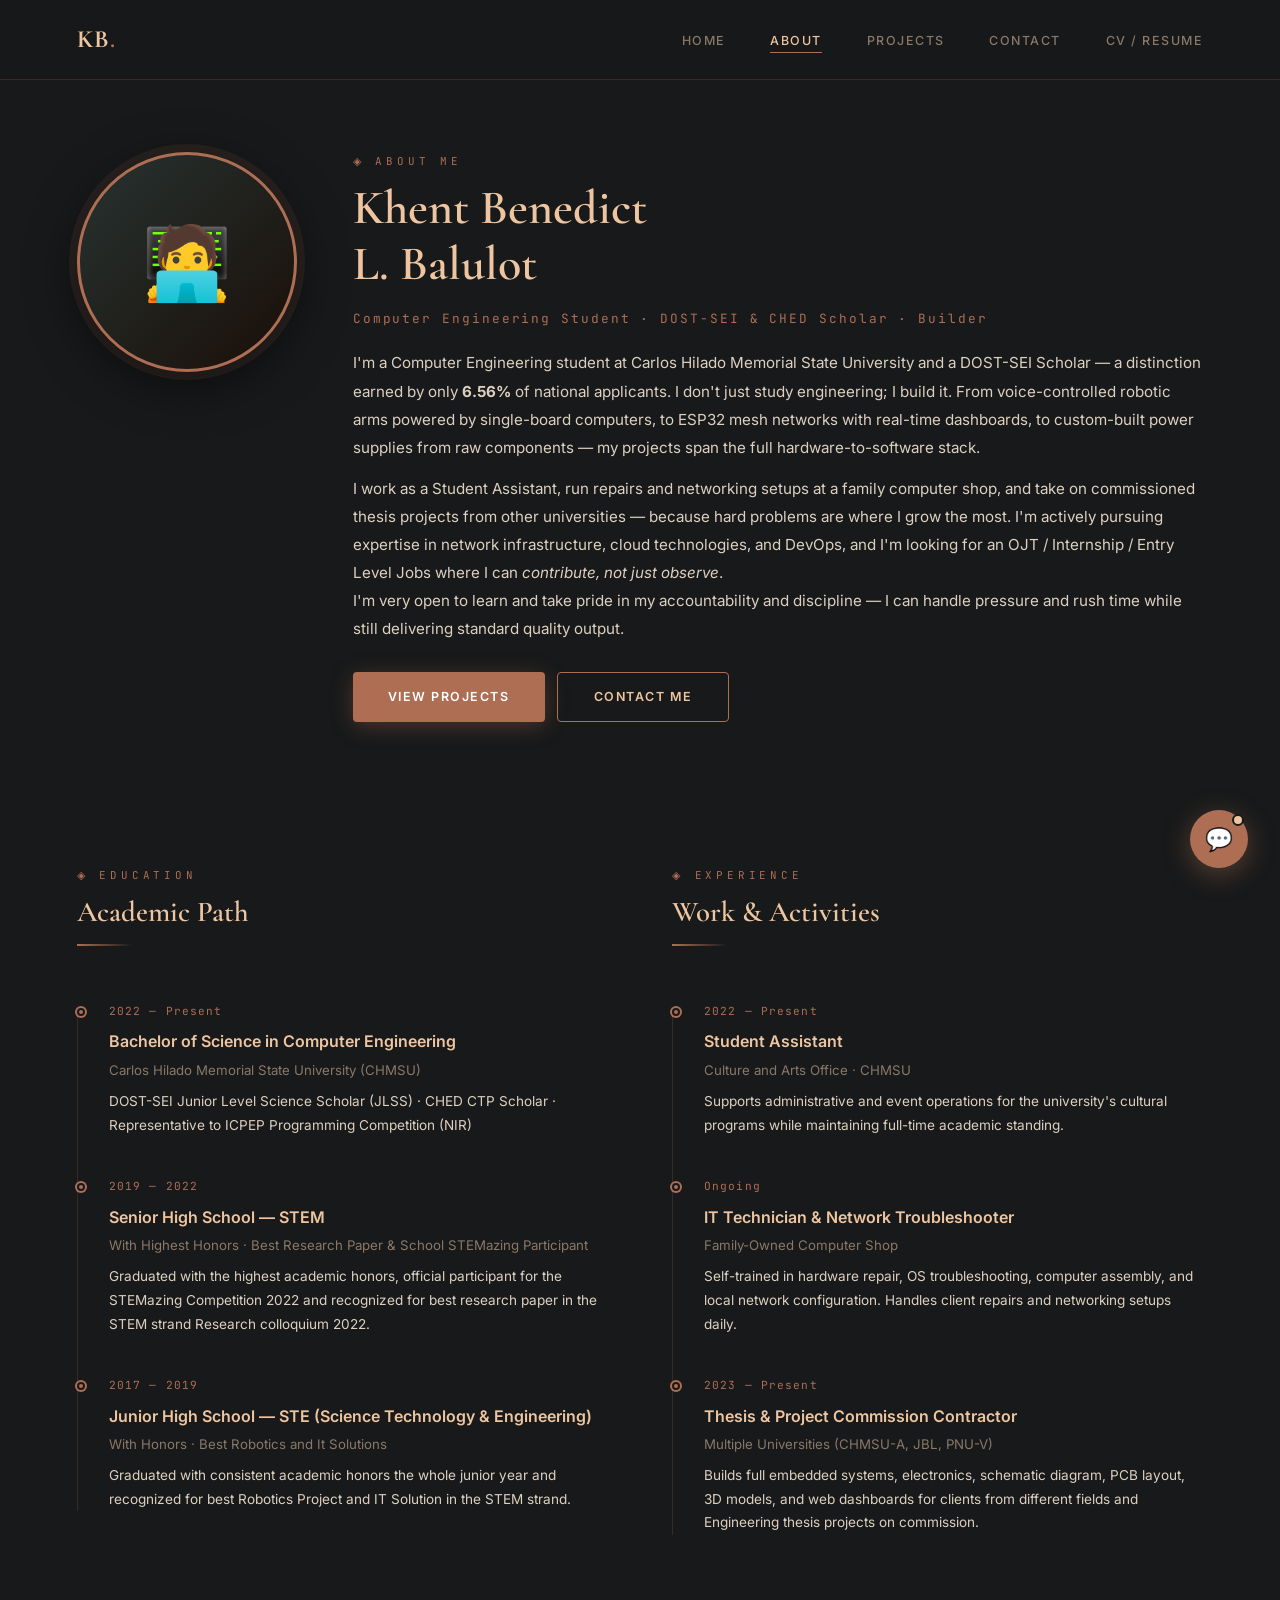
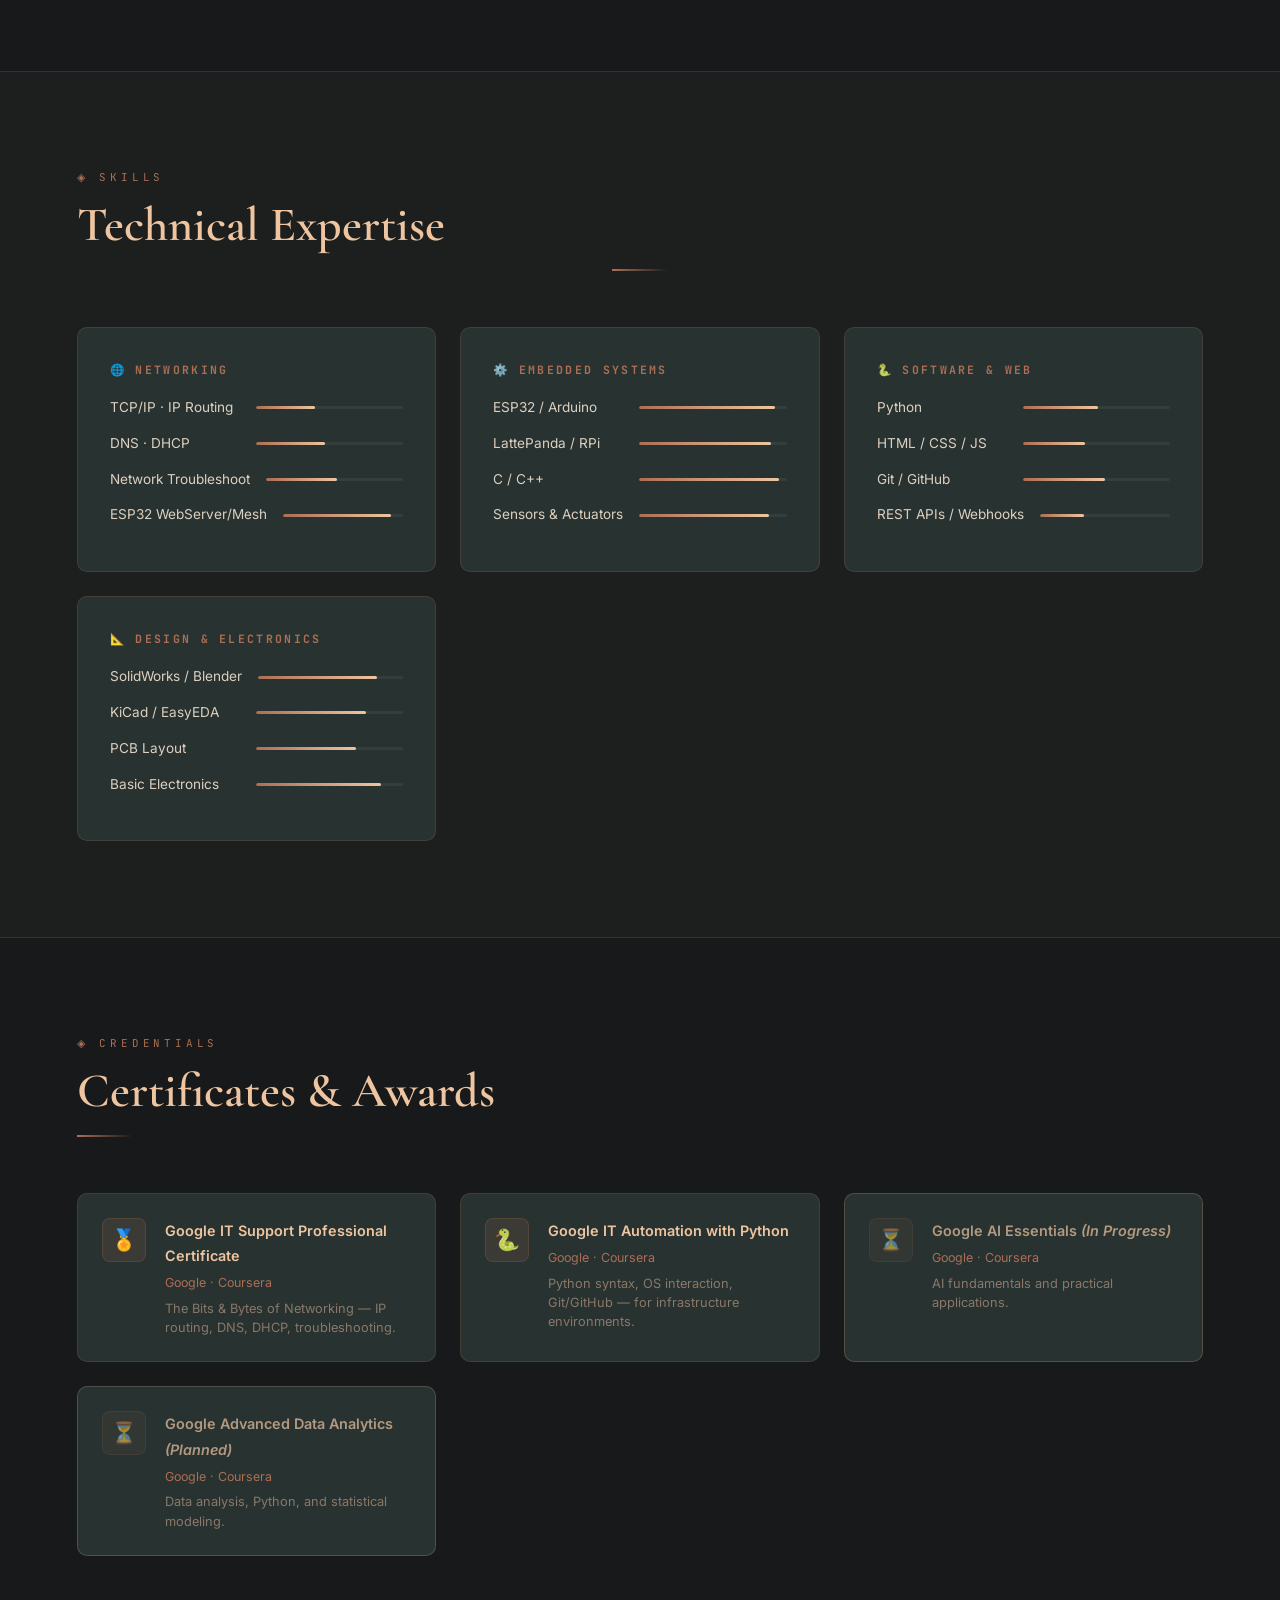
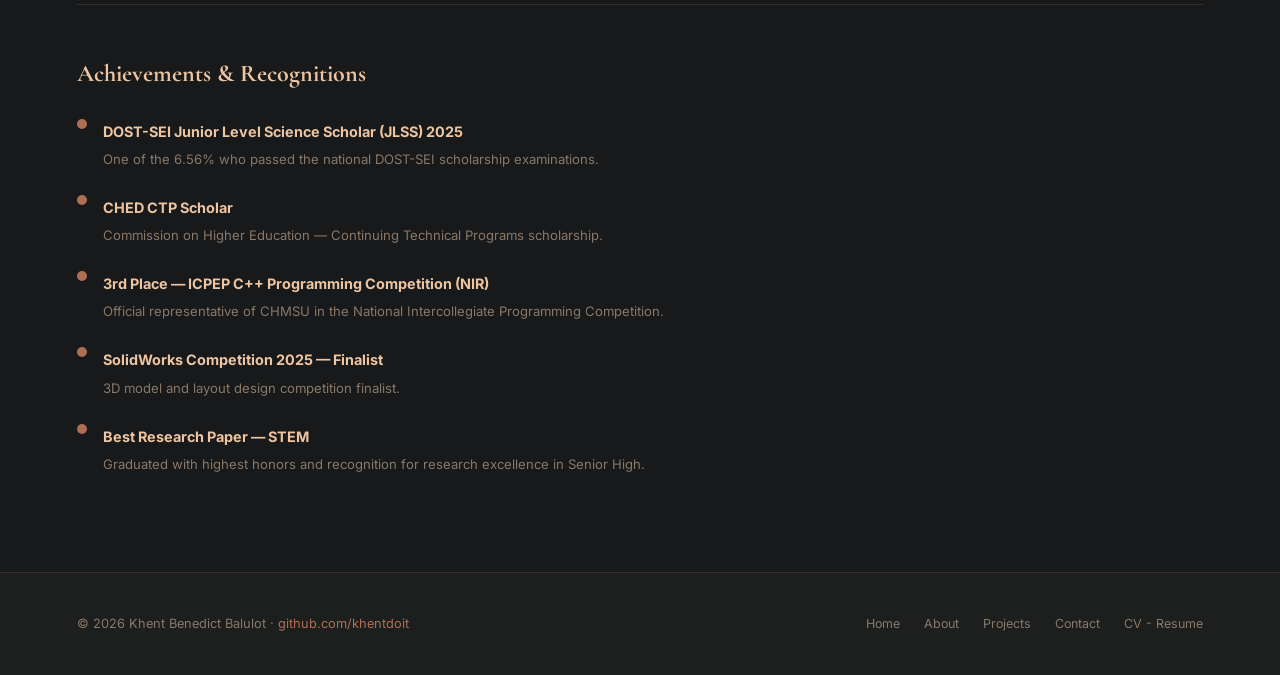
==== about.html @ a7e57cfe "Add files via upload" ====
<!DOCTYPE html>
<html lang="en">
<head>
  <meta charset="UTF-8">
  <meta name="viewport" content="width=device-width, initial-scale=1.0">
  <title>About — Khent Benedict Balulot</title>
  <link rel="stylesheet" href="css/style.css">
  <link rel="stylesheet" href="css/animations.css">
  <link rel="stylesheet" href="css/chatbot.css">
</head>
<body>

<nav class="nav">
  <a href="index.html" class="nav-logo">KB<span>.</span></a>
  <div class="hamburger" id="hamburger"><span></span><span></span><span></span></div>
<ul class="nav-links" id="nav-links">
  <li><a href="index.html">Home</a></li>
  <li><a href="about.html">About</a></li>
  <li><a href="projects.html">Projects</a></li>
  <li><a href="contact.html">Contact</a></li>
    <li><a href="cv.html">CV / Resume</a></li>      
</ul>
</nav>

<div class="page">

<!-- ═══════════════════════════════════════════════
     PAGE HEADER
═══════════════════════════════════════════════ -->
<section class="about-header">
  <div class="container">
    <div class="about-hero fade-up">

      <!-- ── REPLACE PHOTO ─────────────────────────────────────
           To use your own photo:
           1. Add your image file to the img/ folder (e.g. img/profile.jpg)
           2. Replace the <div class="profile-placeholder"> below with:
              <img class="profile-photo" src="img/profile.jpg" alt="Khent Benedict Balulot">
           ─────────────────────────────────────────────────── -->
      <div class="profile-placeholder">🧑‍💻</div>

      <div class="about-intro">
        <p class="section-label">◈ About Me</p>
        <h1 class="section-title">Khent Benedict<br>L. Balulot</h1>
        <p class="about-tagline">Computer Engineering Student · DOST-SEI & CHED Scholar · Builder </p>


<p class="about-bio">
  I'm a Computer Engineering student at Carlos Hilado Memorial State University and a
  DOST-SEI Scholar — a distinction earned by only <strong>6.56%</strong> of national applicants.
  I don't just study engineering; I build it. From voice-controlled robotic arms powered by
  single-board computers, to ESP32 mesh networks with real-time dashboards, to custom-built
  power supplies from raw components — my projects span the full hardware-to-software stack.
</p>
<p class="about-bio" style="margin-top:.8rem">
  I work as a Student Assistant, run repairs and networking setups at a family computer shop,
  and take on commissioned thesis projects from other universities — because hard problems
  are where I grow the most. I'm actively pursuing expertise in network infrastructure,
  cloud technologies, and DevOps, and I'm looking for an OJT / Internship / Entry Level Jobs  where I can
  <em>contribute, not just observe</em>.
</p>

       <p class="about-bio" style="margin-bottom: 0.8rem;">
  I'm very open to learn and take pride in my accountability and discipline — I can handle pressure and rush time while still delivering standard quality output.
</p>
        <div style="display:flex;gap:.8rem;flex-wrap:wrap;margin-top:1.8rem">
          <a href="projects.html" class="btn btn-primary">View Projects</a>
          <a href="contact.html" class="btn btn-outline">Contact Me</a>
        </div>
      </div>
    </div>
  </div>
</section>

<!-- ═══════════════════════════════════════════════
     EDUCATION & EXPERIENCE
═══════════════════════════════════════════════ -->
<section>
  <div class="container">
    <div class="two-col-grid">

      <!-- Education -->
      <div class="fade-up">
        <p class="section-label">◈ Education</p>
        <h2 class="section-title" style="font-size:1.8rem">Academic Path</h2>
        <div class="section-rule"></div>

        <div class="timeline">
          <div class="timeline-item">
            <div class="timeline-date">2022 — Present</div>
            <div class="timeline-title">Bachelor of Science in Computer Engineering</div>
            <div class="timeline-sub">Carlos Hilado Memorial State University (CHMSU)</div>
            <div class="timeline-desc">
              DOST-SEI Junior Level Science Scholar (JLSS) · CHED CTP Scholar ·
              Representative to ICPEP Programming Competition (NIR)
            </div>
          </div>

          <div class="timeline-item">
            <div class="timeline-date">2019 — 2022</div>
            <div class="timeline-title">Senior High School — STEM</div>
            <div class="timeline-sub">With Highest Honors · Best Research Paper & School STEMazing Participant</div>
            <div class="timeline-desc">
              Graduated with the highest academic honors, official participant for the STEMazing Competition 2022 and recognized for best research paper in the STEM strand Research colloquium 2022.
            </div>
          </div>

          <div class="timeline-item">
            <div class="timeline-date">2017 — 2019</div>
            <div class="timeline-title">Junior High School — STE (Science Technology & Engineering)</div>
            <div class="timeline-sub">With  Honors · Best Robotics and It Solutions</div>
            <div class="timeline-desc">
              Graduated with consistent academic honors the whole junior year and recognized for best Robotics Project and IT Solution in the STEM strand.
            </div>
          </div>
        </div>
      </div>

      <!-- Experience -->
      <div class="fade-up">
        <p class="section-label">◈ Experience</p>
        <h2 class="section-title" style="font-size:1.8rem">Work &amp; Activities</h2>
        <div class="section-rule"></div>

        <div class="timeline">
          <div class="timeline-item">
            <div class="timeline-date">2022 — Present</div>
            <div class="timeline-title">Student Assistant</div>
            <div class="timeline-sub">Culture and Arts Office · CHMSU</div>
            <div class="timeline-desc">
              Supports administrative and event operations for the university's cultural programs
              while maintaining full-time academic standing.
            </div>
          </div>

          <div class="timeline-item">
            <div class="timeline-date">Ongoing</div>
            <div class="timeline-title">IT Technician &amp; Network Troubleshooter</div>
            <div class="timeline-sub">Family-Owned Computer Shop</div>
            <div class="timeline-desc">
              Self-trained in hardware repair, OS troubleshooting, computer assembly, and
              local network configuration. Handles client repairs and networking setups daily.
            </div>
          </div>

          <div class="timeline-item">
            <div class="timeline-date">2023 — Present</div>
            <div class="timeline-title">Thesis & Project Commission Contractor</div>
            <div class="timeline-sub">Multiple Universities (CHMSU-A, JBL, PNU-V)</div>
            <div class="timeline-desc">
              Builds full embedded systems, electronics, schematic diagram, PCB layout, 3D models, and web dashboards for
              clients from different fields and Engineering thesis projects on commission.
            </div>
          </div>
        </div>
      </div>

    </div>
  </div>
</section>

<!-- ═══════════════════════════════════════════════
     SKILLS
═══════════════════════════════════════════════ -->
<section style="background:var(--panel);border-top:1px solid var(--border);border-bottom:1px solid var(--border)">
  <div class="container fade-up">
    <p class="section-label text-center">◈ Skills</p>
    <h2 class="section-title text-center">Technical Expertise</h2>
    <div class="section-rule" style="margin:0 auto 3.5rem"></div>

    <div class="skills-grid">

      <div class="skill-group card">
        <h4>🌐 Networking</h4>
        <div class="skill-item">
          <span class="skill-name">TCP/IP · IP Routing</span>
          <div class="skill-bar"><div class="skill-fill" data-width="40%"></div></div>
        </div>
        <div class="skill-item">
          <span class="skill-name">DNS · DHCP</span>
          <div class="skill-bar"><div class="skill-fill" data-width="47%"></div></div>
        </div>
        <div class="skill-item">
          <span class="skill-name">Network Troubleshoot</span>
          <div class="skill-bar"><div class="skill-fill" data-width="52%"></div></div>
        </div>
        <div class="skill-item">
          <span class="skill-name">ESP32 WebServer/Mesh</span>
          <div class="skill-bar"><div class="skill-fill" data-width="90%"></div></div>
        </div>
      </div>

      <div class="skill-group card">
        <h4>⚙️ Embedded Systems</h4>
        <div class="skill-item">
          <span class="skill-name">ESP32 / Arduino</span>
          <div class="skill-bar"><div class="skill-fill" data-width="92%"></div></div>
        </div>
        <div class="skill-item">
          <span class="skill-name">LattePanda / RPi</span>
          <div class="skill-bar"><div class="skill-fill" data-width="89%"></div></div>
        </div>
        <div class="skill-item">
          <span class="skill-name">C / C++</span>
          <div class="skill-bar"><div class="skill-fill" data-width="95%"></div></div>
        </div>
        <div class="skill-item">
          <span class="skill-name">Sensors &amp; Actuators</span>
          <div class="skill-bar"><div class="skill-fill" data-width="88%"></div></div>
        </div>
      </div>

      <div class="skill-group card">
        <h4>🐍 Software &amp; Web</h4>
        <div class="skill-item">
          <span class="skill-name">Python</span>
          <div class="skill-bar"><div class="skill-fill" data-width="51%"></div></div>
        </div>
        <div class="skill-item">
          <span class="skill-name">HTML / CSS / JS</span>
          <div class="skill-bar"><div class="skill-fill" data-width="42%"></div></div>
        </div>
        <div class="skill-item">
          <span class="skill-name">Git / GitHub</span>
          <div class="skill-bar"><div class="skill-fill" data-width="56%"></div></div>
        </div>
        <div class="skill-item">
          <span class="skill-name">REST APIs / Webhooks</span>
          <div class="skill-bar"><div class="skill-fill" data-width="34%"></div></div>
        </div>
      </div>

      <div class="skill-group card">
        <h4>📐 Design &amp; Electronics</h4>
        <div class="skill-item">
          <span class="skill-name">SolidWorks / Blender</span>
          <div class="skill-bar"><div class="skill-fill" data-width="82%"></div></div>
        </div>
        <div class="skill-item">
          <span class="skill-name">KiCad / EasyEDA</span>
          <div class="skill-bar"><div class="skill-fill" data-width="75%"></div></div>
        </div>
        <div class="skill-item">
          <span class="skill-name">PCB Layout</span>
          <div class="skill-bar"><div class="skill-fill" data-width="68%"></div></div>
        </div>
        <div class="skill-item">
          <span class="skill-name">Basic Electronics</span>
          <div class="skill-bar"><div class="skill-fill" data-width="85%"></div></div>
        </div>
      </div>

    </div>
  </div>
</section>

<!-- ═══════════════════════════════════════════════
     CERTIFICATIONS & AWARDS
═══════════════════════════════════════════════ -->
<section>
  <div class="container">
    <p class="section-label">◈ Credentials</p>
    <h2 class="section-title">Certificates &amp; Awards</h2>
    <div class="section-rule"></div>

    <div class="cert-grid fade-up">
      <div class="cert-card">
        <div class="cert-icon">🏅</div>
        <div>
          <div class="cert-name">Google IT Support Professional Certificate</div>
          <div class="cert-issuer">Google · Coursera</div>
          <div class="cert-desc">The Bits &amp; Bytes of Networking — IP routing, DNS, DHCP, troubleshooting.</div>
        </div>
      </div>

      <div class="cert-card">
        <div class="cert-icon">🐍</div>
        <div>
          <div class="cert-name">Google IT Automation with Python</div>
          <div class="cert-issuer">Google · Coursera</div>
          <div class="cert-desc">Python syntax, OS interaction, Git/GitHub — for infrastructure environments.</div>
        </div>
      </div>

      <div class="cert-card" style="border-color:rgba(238,197,160,0.2)">
        <div class="cert-icon" style="opacity:.6">⏳</div>
        <div>
          <div class="cert-name" style="opacity:.7">Google AI Essentials <em>(In Progress)</em></div>
          <div class="cert-issuer">Google · Coursera</div>
          <div class="cert-desc">AI fundamentals and practical applications.</div>
        </div>
      </div>

      <div class="cert-card" style="border-color:rgba(238,197,160,0.2)">
        <div class="cert-icon" style="opacity:.6">⏳</div>
        <div>
          <div class="cert-name" style="opacity:.7">Google Advanced Data Analytics <em>(Planned)</em></div>
          <div class="cert-issuer">Google · Coursera</div>
          <div class="cert-desc">Data analysis, Python, and statistical modeling.</div>
        </div>
      </div>
    </div>

    <!-- Awards -->
    <div class="awards-grid fade-up" style="margin-top:3rem">
      <h3 style="font-family:var(--serif);font-size:1.5rem;color:var(--accent);margin-bottom:1.5rem">Achievements &amp; Recognitions</h3>
      <div class="award-list">
        <div class="award-item">
          <span class="badge-pulse"></span>
          <div>
            <strong>DOST-SEI Junior Level Science Scholar (JLSS) 2025</strong>
            <p>One of the 6.56% who passed the national DOST-SEI scholarship examinations.</p>
          </div>
        </div>
        <div class="award-item">
          <span class="badge-pulse"></span>
          <div>
            <strong>CHED CTP Scholar</strong>
            <p>Commission on Higher Education — Continuing Technical Programs scholarship.</p>
          </div>
        </div>
        <div class="award-item">
          <span class="badge-pulse"></span>
          <div>
            <strong>3rd Place — ICPEP C++ Programming Competition (NIR)</strong>
            <p>Official representative of CHMSU in the National Intercollegiate Programming Competition.</p>
          </div>
        </div>
        <div class="award-item">
          <span class="badge-pulse"></span>
          <div>
            <strong>SolidWorks Competition 2025 — Finalist</strong>
            <p>3D model and layout design competition finalist.</p>
          </div>
        </div>
        <div class="award-item">
          <span class="badge-pulse"></span>
          <div>
            <strong>Best Research Paper — STEM</strong>
            <p>Graduated with highest honors and recognition for research excellence in Senior High.</p>
          </div>
        </div>
      </div>
    </div>

  </div>
</section>

</div><!-- end .page -->

<footer>
   <p>© 2026 Khent Benedict Balulot · <a href="https://github.com/khentdoit" target="_blank">github.com/khentdoit</a></p>
<nav class="footer-links">
  <a href="index.html">Home</a>
  <a href="about.html">About</a>
  <a href="projects.html">Projects</a>
  <a href="contact.html">Contact</a>
  <a href="cv.html">CV - Resume</a>   
</nav>
</footer>

<!-- Chatbot -->
<button class="chat-toggle" id="chat-toggle" aria-label="Open chat">💬<span class="chat-badge" id="chat-badge"></span></button>
<div class="chat-window" id="chat-window">
  <div class="chat-header">
    <div class="chat-avatar">🤖</div>
    <div class="chat-header-info"><h4>KB Assistant</h4><span>● Online</span></div>
    <button class="chat-close" id="chat-close">✕</button>
  </div>
  <div class="chat-messages" id="chat-messages"></div>
  <div class="chat-input-wrap">
    <input class="chat-input" id="chat-input" type="text" placeholder="Ask me anything…" autocomplete="off">
    <button class="chat-send" id="chat-send">➤</button>
  </div>
</div>

<script src="js/transitions.js"></script>
<script src="js/main.js"></script>
<script src="js/chatbot.js"></script>

<style>
.about-header { padding: 5rem 6% 3rem; }
.about-hero { display:flex; gap:3.5rem; align-items:flex-start; }
.about-intro { flex:1; }
.about-tagline { font-family:var(--mono); font-size:.8rem; color:var(--copper); letter-spacing:.15em; margin-bottom:1.2rem; }
.about-bio { color:var(--text); font-size:.95rem; line-height:1.85; }
.two-col-grid { display:grid; grid-template-columns:1fr 1fr; gap:4rem; }
.award-list { display:flex; flex-direction:column; gap:1.5rem; }
.award-item { display:flex; align-items:flex-start; gap:1rem; }
.award-item strong { display:block; color:var(--accent); font-size:.9rem; margin-bottom:.25rem; }
.award-item p { font-size:.82rem; color:var(--text-dim); }
.awards-grid { border-top:1px solid var(--border); padding-top:3rem; }
@media(max-width:900px) {
  .about-hero { flex-direction:column; align-items:center; text-align:center; }
  .two-col-grid { grid-template-columns:1fr; gap:2rem; }
}
</style>

</body>
</html>
---- css/style.css ----
/* ================================================================
   STYLE.CSS — Global Styles
   Sahara Elegance Palette: #17191A | #273231 | #EEC5A0 | #AD6E54
   ================================================================ */

@import url('https://fonts.googleapis.com/css2?family=Cormorant+Garamond:ital,wght@0,300;0,400;0,600;0,700;1,400&family=Inter:wght@300;400;500;600&family=JetBrains+Mono:wght@400;500&display=swap');

/* ── Root Variables ──────────────────────────────────────── */
:root {
  --bg:         #17191A;
  --panel:      #1c1f1e;
  --panel-2:    #273231;
  --accent:     #EEC5A0;
  --copper:     #AD6E54;
  --copper-lt:  #c8845e;
  --text:       #ddd0c0;
  --text-dim:   #8a7868;
  --border:     rgba(174, 110, 84, 0.22);
  --glow:       rgba(238, 197, 160, 0.06);
  --shadow:     0 12px 48px rgba(0,0,0,0.55);
  --radius:     10px;
  --font:       'Inter', system-ui, sans-serif;
  --serif:      'Cormorant Garamond', Georgia, serif;
  --mono:       'JetBrains Mono', 'Courier New', monospace;
}

/* ── Reset ───────────────────────────────────────────────── */
*, *::before, *::after { box-sizing: border-box; margin: 0; padding: 0; }
html { scroll-behavior: smooth; }
body {
  font-family: var(--font);
  background: var(--bg);
  color: var(--text);
  line-height: 1.75;
  overflow-x: hidden;
  -webkit-font-smoothing: antialiased;
}
a { color: var(--accent); text-decoration: none; transition: color 0.25s; }
a:hover { color: var(--copper-lt); }
img { max-width: 100%; display: block; }
ul { list-style: none; }
button { cursor: pointer; }

/* ── Navigation ─────────────────────────────────────────── */
.nav {
  position: fixed;
  inset: 0 0 auto 0;
  z-index: 1000;
  display: flex;
  align-items: center;
  justify-content: space-between;
  padding: 1.1rem 6%;
  background: rgba(23, 25, 26, 0.88);
  backdrop-filter: blur(20px);
  -webkit-backdrop-filter: blur(20px);
  border-bottom: 1px solid var(--border);
}
.nav-logo {
  font-family: var(--serif);
  font-size: 1.55rem;
  font-weight: 700;
  color: var(--accent);
  letter-spacing: 0.04em;
}
.nav-logo span { color: var(--copper); }

.nav-links {
  display: flex;
  align-items: center;
  gap: 2.8rem;
}
.nav-links a {
  font-size: 0.78rem;
  font-weight: 500;
  color: var(--text-dim);
  letter-spacing: 0.12em;
  text-transform: uppercase;
  position: relative;
  transition: color 0.25s;
}
.nav-links a::after {
  content: '';
  position: absolute;
  bottom: -5px; left: 0;
  width: 0; height: 1px;
  background: var(--copper);
  transition: width 0.3s ease;
}
.nav-links a:hover,
.nav-links a.active { color: var(--accent); }
.nav-links a:hover::after,
.nav-links a.active::after { width: 100%; }

/* Hamburger (mobile) */
.hamburger {
  display: none;
  flex-direction: column;
  gap: 5px;
  cursor: pointer;
  z-index: 1001;
}
.hamburger span {
  display: block;
  width: 26px; height: 2px;
  background: var(--accent);
  border-radius: 2px;
  transition: all 0.3s;
}
.hamburger.open span:nth-child(1) { transform: translateY(7px) rotate(45deg); }
.hamburger.open span:nth-child(2) { opacity: 0; }
.hamburger.open span:nth-child(3) { transform: translateY(-7px) rotate(-45deg); }

/* ── Page wrapper (padding for fixed nav) ───────────────── */
.page { padding-top: 72px; min-height: 100vh; }

/* ── Section Basics ──────────────────────────────────────── */
section { padding: 6rem 6%; }
.container { max-width: 1160px; margin: 0 auto; }
.section-label {
  font-family: var(--mono);
  font-size: 0.68rem;
  color: var(--copper);
  letter-spacing: 0.35em;
  text-transform: uppercase;
  margin-bottom: 0.65rem;
}
.section-title {
  font-family: var(--serif);
  font-size: clamp(2rem, 5vw, 3rem);
  font-weight: 600;
  color: var(--accent);
  line-height: 1.15;
  margin-bottom: 1rem;
}
.section-rule {
  width: 56px; height: 2px;
  background: linear-gradient(90deg, var(--copper), transparent);
  margin-bottom: 3.5rem;
}

/* ── Buttons ─────────────────────────────────────────────── */
.btn {
  display: inline-flex;
  align-items: center;
  gap: 0.5rem;
  padding: 0.8rem 2.2rem;
  border-radius: 4px;
  font-family: var(--font);
  font-size: 0.78rem;
  font-weight: 600;
  letter-spacing: 0.12em;
  text-transform: uppercase;
  border: none;
  transition: all 0.3s ease;
}
.btn-primary {
  background: var(--copper);
  color: #fff;
  box-shadow: 0 4px 22px rgba(173,110,84,0.35);
}
.btn-primary:hover {
  background: var(--copper-lt);
  color: #fff;
  transform: translateY(-2px);
  box-shadow: 0 8px 32px rgba(173,110,84,0.45);
}
.btn-outline {
  background: transparent;
  color: var(--accent);
  border: 1px solid var(--copper);
}
.btn-outline:hover {
  background: var(--panel-2);
  color: var(--accent);
  transform: translateY(-2px);
}

/* ── Card ────────────────────────────────────────────────── */
.card {
  background: var(--panel-2);
  border: 1px solid var(--border);
  border-radius: var(--radius);
  padding: 2rem;
  transition: transform 0.3s, box-shadow 0.3s, border-color 0.3s;
}
.card:hover {
  transform: translateY(-5px);
  box-shadow: var(--shadow);
  border-color: rgba(174,110,84,0.5);
}

/* ── Tags ────────────────────────────────────────────────── */
.tag {
  display: inline-block;
  padding: 0.25rem 0.7rem;
  background: rgba(173,110,84,0.12);
  border: 1px solid rgba(173,110,84,0.28);
  border-radius: 20px;
  font-size: 0.68rem;
  font-family: var(--mono);
  color: var(--accent);
  letter-spacing: 0.04em;
}
.tags { display: flex; flex-wrap: wrap; gap: 0.4rem; }

/* ── Skills Grid ─────────────────────────────────────────── */
.skills-grid {
  display: grid;
  grid-template-columns: repeat(auto-fill, minmax(280px, 1fr));
  gap: 1.5rem;
}
.skill-group h4 {
  font-family: var(--mono);
  font-size: 0.72rem;
  color: var(--copper);
  letter-spacing: 0.2em;
  text-transform: uppercase;
  margin-bottom: 1rem;
}
.skill-item {
  display: flex;
  align-items: center;
  justify-content: space-between;
  margin-bottom: 0.75rem;
  gap: 1rem;
}
.skill-name {
  font-size: 0.85rem;
  color: var(--text);
  white-space: nowrap;
  min-width: 130px;
}
.skill-bar {
  flex: 1;
  height: 3px;
  background: rgba(255,255,255,0.06);
  border-radius: 2px;
  overflow: hidden;
}
.skill-fill {
  height: 100%;
  background: linear-gradient(90deg, var(--copper), var(--accent));
  border-radius: 2px;
  width: 0;
  transition: width 1.2s ease;
}

/* ── Timeline ────────────────────────────────────────────── */
.timeline { position: relative; padding-left: 2rem; }
.timeline::before {
  content: '';
  position: absolute;
  left: 0; top: 6px;
  width: 1px;
  height: calc(100% - 6px);
  background: var(--border);
}
.timeline-item { position: relative; margin-bottom: 2.5rem; }
.timeline-item::before {
  content: '';
  position: absolute;
  left: -2rem;
  top: 6px;
  width: 8px; height: 8px;
  border-radius: 50%;
  background: var(--copper);
  border: 2px solid var(--bg);
  box-shadow: 0 0 0 2px var(--copper);
}
.timeline-date {
  font-family: var(--mono);
  font-size: 0.7rem;
  color: var(--copper);
  letter-spacing: 0.1em;
  margin-bottom: 0.35rem;
}
.timeline-title {
  font-size: 1rem;
  font-weight: 600;
  color: var(--accent);
  margin-bottom: 0.2rem;
}
.timeline-sub {
  font-size: 0.83rem;
  color: var(--text-dim);
  margin-bottom: 0.5rem;
}
.timeline-desc {
  font-size: 0.85rem;
  color: var(--text);
}

/* ── Cert Cards ──────────────────────────────────────────── */
.cert-grid {
  display: grid;
  grid-template-columns: repeat(auto-fill, minmax(300px,1fr));
  gap: 1.5rem;
}
.cert-card {
  background: var(--panel-2);
  border: 1px solid var(--border);
  border-radius: var(--radius);
  padding: 1.5rem;
  display: flex;
  gap: 1.2rem;
  align-items: flex-start;
  transition: border-color 0.3s, transform 0.3s;
}
.cert-card:hover { border-color: var(--copper); transform: translateY(-3px); }
.cert-icon {
  width: 44px; height: 44px;
  border-radius: 8px;
  background: rgba(173,110,84,0.15);
  border: 1px solid var(--border);
  display: flex; align-items: center; justify-content: center;
  font-size: 1.3rem;
  flex-shrink: 0;
}
.cert-name { font-size: 0.9rem; font-weight: 600; color: var(--accent); margin-bottom: 0.25rem; }
.cert-issuer { font-size: 0.78rem; color: var(--copper); margin-bottom: 0.3rem; }
.cert-desc { font-size: 0.8rem; color: var(--text-dim); line-height: 1.5; }

/* ── Stats Bar ───────────────────────────────────────────── */
.stats-bar {
  display: flex;
  justify-content: center;
  flex-wrap: wrap;
  gap: 0;
  background: var(--panel-2);
  border: 1px solid var(--border);
  border-radius: var(--radius);
  overflow: hidden;
}
.stat-item {
  flex: 1;
  min-width: 120px;
  padding: 2rem 1.5rem;
  text-align: center;
  border-right: 1px solid var(--border);
}
.stat-item:last-child { border-right: none; }
.stat-number {
  font-family: var(--serif);
  font-size: 2.5rem;
  font-weight: 700;
  color: var(--accent);
  line-height: 1;
  margin-bottom: 0.4rem;
}
.stat-label {
  font-family: var(--mono);
  font-size: 0.68rem;
  color: var(--text-dim);
  letter-spacing: 0.15em;
  text-transform: uppercase;
}

/* ── Profile Photo ───────────────────────────────────────── */
.profile-photo-wrap {
  position: relative;
  width: 220px;
  flex-shrink: 0;
}
.profile-photo {
  width: 220px; height: 220px;
  border-radius: 50%;
  object-fit: cover;
  border: 3px solid var(--copper);
  box-shadow: 0 0 0 8px rgba(173,110,84,0.1), var(--shadow);
}
/* ── REPLACE PHOTO: swap the src on <img class="profile-photo"> in about.html ── */
.profile-placeholder {
  width: 220px; height: 220px;
  border-radius: 50%;
  background: linear-gradient(135deg, #273231, #1a0f08);
  border: 3px solid var(--copper);
  display: flex; align-items: center; justify-content: center;
  font-size: 4.5rem;
  box-shadow: 0 0 0 8px rgba(173,110,84,0.1), var(--shadow);
}

/* ── Image placeholder (for project cards) ───────────────── */
.img-placeholder {
  width: 100%;
  aspect-ratio: 16/9;
  background: linear-gradient(135deg, var(--panel-2), #1a1008);
  border-radius: 6px;
  display: flex;
  align-items: center;
  justify-content: center;
  font-size: 0.75rem;
  font-family: var(--mono);
  color: var(--text-dim);
  border: 1px dashed rgba(174,110,84,0.3);
  margin-bottom: 1.2rem;
  overflow: hidden;
}
/* ── REPLACE IMAGE: add real images by changing .img-placeholder to <img src="..."> ── */

/* ── Footer ─────────────────────────────────────────────── */
footer {
  background: var(--panel);
  border-top: 1px solid var(--border);
  padding: 2.5rem 6%;
  display: flex;
  align-items: center;
  justify-content: space-between;
  flex-wrap: wrap;
  gap: 1rem;
}
footer p { font-size: 0.8rem; color: var(--text-dim); }
footer a { color: var(--copper); }
.footer-links { display: flex; gap: 1.5rem; }
.footer-links a {
  font-size: 0.78rem;
  color: var(--text-dim);
  transition: color 0.2s;
}
.footer-links a:hover { color: var(--accent); }

/* ── Responsive ──────────────────────────────────────────── */
@media (max-width: 768px) {
  .hamburger { display: flex; }
  .nav-links {
    position: fixed;
    top: 0; right: -100%;
    width: min(300px, 80vw);
    height: 100vh;
    background: var(--panel);
    flex-direction: column;
    justify-content: center;
    gap: 2.5rem;
    padding: 2rem;
    border-left: 1px solid var(--border);
    transition: right 0.35s ease;
    z-index: 999;
  }
  .nav-links.open { right: 0; }
  .nav-links a { font-size: 1rem; }
  section { padding: 4rem 5%; }
  footer { flex-direction: column; text-align: center; }
  .stats-bar { flex-direction: column; }
  .stat-item { border-right: none; border-bottom: 1px solid var(--border); }
  .stat-item:last-child { border-bottom: none; }
}
---- css/animations.css ----
/* ================================================================
   ANIMATIONS.CSS — Page Transitions, Ken Burns, Hover FX
   ================================================================ */

/* ── Page Fade Transition ────────────────────────────────── */
.page-transition-overlay {
  position: fixed;
  inset: 0;
  background: var(--bg);
  z-index: 9999;
  pointer-events: none;
  opacity: 0;
  transition: opacity 0.35s ease;
}
.page-transition-overlay.fade-in  { opacity: 1; pointer-events: all; }
.page-transition-overlay.fade-out { opacity: 0; }

/* Content fade on load */
.fade-up {
  opacity: 0;
  transform: translateY(24px);
  transition: opacity 0.65s ease, transform 0.65s ease;
}
.fade-up.visible {
  opacity: 1;
  transform: translateY(0);
}

/* ── Typewriter Cursor ───────────────────────────────────── */
.typewriter-cursor {
  display: inline-block;
  width: 2px;
  height: 1em;
  background: var(--copper);
  margin-left: 3px;
  vertical-align: middle;
  animation: blink 0.85s step-end infinite;
}
@keyframes blink { 0%, 100% { opacity: 1; } 50% { opacity: 0; } }

/* ── Ken Burns (carousel background) ────────────────────── */
@keyframes kenburns-zoom-in {
  0%   { transform: scale(1)    translateX(0)      translateY(0); }
  100% { transform: scale(1.12) translateX(-2%)    translateY(-1.5%); }
}
@keyframes kenburns-zoom-out {
  0%   { transform: scale(1.1)  translateX(-2%)    translateY(-1%); }
  100% { transform: scale(1)    translateX(0)      translateY(0); }
}
@keyframes kenburns-pan-right {
  0%   { transform: scale(1.08) translateX(-3%)    translateY(0); }
  100% { transform: scale(1.08) translateX(2%)     translateY(-1%); }
}

.slide-bg.kb-zoom-in  { animation: kenburns-zoom-in  8s ease-in-out forwards; }
.slide-bg.kb-zoom-out { animation: kenburns-zoom-out 8s ease-in-out forwards; }
.slide-bg.kb-pan      { animation: kenburns-pan-right 8s ease-in-out forwards; }

/* ── Carousel Slide Transition ───────────────────────────── */
.carousel-slide {
  position: absolute;
  inset: 0;
  opacity: 0;
  transition: opacity 0.8s ease;
  pointer-events: none;
}
.carousel-slide.active {
  opacity: 1;
  pointer-events: all;
}

/* ── Floating Particles Canvas ───────────────────────────── */
#particles-canvas {
  position: absolute;
  inset: 0;
  pointer-events: none;
  z-index: 1;
}

/* ── Hero Glow Orbs ──────────────────────────────────────── */
.hero-orb {
  position: absolute;
  border-radius: 50%;
  filter: blur(80px);
  pointer-events: none;
  animation: orb-drift 12s ease-in-out infinite alternate;
}
.hero-orb-1 {
  width: 500px; height: 500px;
  top: -100px; right: -100px;
  background: radial-gradient(circle, rgba(173,110,84,0.12), transparent 70%);
}
.hero-orb-2 {
  width: 400px; height: 400px;
  bottom: 0; left: 0;
  background: radial-gradient(circle, rgba(238,197,160,0.07), transparent 70%);
  animation-delay: -6s;
}
@keyframes orb-drift {
  0%   { transform: translate(0, 0) scale(1); }
  100% { transform: translate(30px, -20px) scale(1.1); }
}

/* ── Scroll Indicator ────────────────────────────────────── */
.scroll-indicator {
  position: absolute;
  bottom: 2.5rem;
  left: 50%;
  transform: translateX(-50%);
  display: flex;
  flex-direction: column;
  align-items: center;
  gap: 0.5rem;
  font-family: var(--mono);
  font-size: 0.62rem;
  color: var(--text-dim);
  letter-spacing: 0.2em;
  animation: scroll-bounce 2.5s ease-in-out infinite;
}
.scroll-indicator::after {
  content: '';
  width: 1px;
  height: 40px;
  background: linear-gradient(to bottom, var(--copper), transparent);
}
@keyframes scroll-bounce {
  0%, 100% { transform: translateX(-50%) translateY(0); }
  50%       { transform: translateX(-50%) translateY(8px); }
}

/* ── Achievement / Award Badge Pulse ────────────────────── */
.badge-pulse {
  display: inline-block;
  width: 10px; height: 10px;
  border-radius: 50%;
  background: var(--copper);
  box-shadow: 0 0 0 0 rgba(173,110,84,0.5);
  animation: badge-ring 2s ease infinite;
}
@keyframes badge-ring {
  0%   { box-shadow: 0 0 0 0   rgba(173,110,84,0.5); }
  70%  { box-shadow: 0 0 0 12px rgba(173,110,84,0); }
  100% { box-shadow: 0 0 0 0   rgba(173,110,84,0); }
}

/* ── Hover shimmer on cards ──────────────────────────────── */
.card-shimmer {
  position: relative;
  overflow: hidden;
}
.card-shimmer::after {
  content: '';
  position: absolute;
  top: -50%; left: -60%;
  width: 40%; height: 200%;
  background: linear-gradient(90deg, transparent, rgba(238,197,160,0.06), transparent);
  transform: skewX(-20deg);
  transition: left 0.6s ease;
  pointer-events: none;
}
.card-shimmer:hover::after { left: 120%; }

/* ── QR Code glow ────────────────────────────────────────── */
.qr-wrap {
  display: inline-block;
  padding: 1.2rem;
  background: var(--panel-2);
  border: 1px solid var(--border);
  border-radius: var(--radius);
  transition: box-shadow 0.3s;
}
.qr-wrap:hover {
  box-shadow: 0 0 40px rgba(173,110,84,0.25);
  border-color: var(--copper);
}

/* ── Social Icon Hover ───────────────────────────────────── */
.social-icon {
  display: flex;
  align-items: center;
  justify-content: center;
  width: 46px; height: 46px;
  border-radius: 50%;
  background: var(--panel-2);
  border: 1px solid var(--border);
  color: var(--text-dim);
  font-size: 1rem;
  transition: all 0.3s;
}
.social-icon:hover {
  background: var(--copper);
  border-color: var(--copper);
  color: #fff;
  transform: translateY(-3px);
  box-shadow: 0 8px 24px rgba(173,110,84,0.35);
}
---- css/chatbot.css ----
/* ================================================================
   CHATBOT.CSS — Floating AI Chat Widget
   ================================================================ */

/* ── Toggle Button ───────────────────────────────────────── */
.chat-toggle {
  position: fixed;
  bottom: 2rem;
  right: 2rem;
  z-index: 800;
  width: 58px; height: 58px;
  border-radius: 50%;
  background: var(--copper);
  border: none;
  box-shadow: 0 6px 28px rgba(173,110,84,0.45);
  display: flex;
  align-items: center;
  justify-content: center;
  font-size: 1.4rem;
  color: #fff;
  cursor: pointer;
  transition: transform 0.3s, box-shadow 0.3s, background 0.3s;
}
.chat-toggle:hover {
  transform: scale(1.08) translateY(-2px);
  box-shadow: 0 10px 36px rgba(173,110,84,0.55);
  background: var(--copper-lt);
}
.chat-toggle.open { background: #444; }

/* Notification dot */
.chat-badge {
  position: absolute;
  top: 4px; right: 4px;
  width: 12px; height: 12px;
  background: var(--accent);
  border-radius: 50%;
  border: 2px solid var(--bg);
  animation: badge-ring 2s ease infinite;
}

/* ── Chat Window ─────────────────────────────────────────── */
.chat-window {
  position: fixed;
  bottom: 6.5rem;
  right: 2rem;
  z-index: 799;
  width: min(380px, calc(100vw - 2rem));
  height: 520px;
  background: var(--panel);
  border: 1px solid var(--border);
  border-radius: 16px;
  display: flex;
  flex-direction: column;
  box-shadow: 0 16px 60px rgba(0,0,0,0.55);
  overflow: hidden;
  transform: scale(0.95) translateY(10px);
  transform-origin: bottom right;
  opacity: 0;
  pointer-events: none;
  transition: opacity 0.3s ease, transform 0.3s ease;
}
.chat-window.open {
  opacity: 1;
  transform: scale(1) translateY(0);
  pointer-events: all;
}

/* Header */
.chat-header {
  display: flex;
  align-items: center;
  gap: 0.75rem;
  padding: 1rem 1.2rem;
  background: var(--panel-2);
  border-bottom: 1px solid var(--border);
  flex-shrink: 0;
}
.chat-avatar {
  width: 36px; height: 36px;
  border-radius: 50%;
  background: linear-gradient(135deg, var(--copper), var(--accent));
  display: flex; align-items: center; justify-content: center;
  font-size: 1rem;
  flex-shrink: 0;
}
.chat-header-info h4 {
  font-size: 0.88rem;
  font-weight: 600;
  color: var(--accent);
  line-height: 1.2;
}
.chat-header-info span {
  font-size: 0.7rem;
  color: var(--copper);
  font-family: var(--mono);
}
.chat-close {
  margin-left: auto;
  background: none;
  border: none;
  color: var(--text-dim);
  font-size: 1.1rem;
  cursor: pointer;
  padding: 4px;
  transition: color 0.2s;
}
.chat-close:hover { color: var(--accent); }

/* Messages area */
.chat-messages {
  flex: 1;
  overflow-y: auto;
  padding: 1rem;
  display: flex;
  flex-direction: column;
  gap: 0.75rem;
  scrollbar-width: thin;
  scrollbar-color: var(--panel-2) transparent;
}
.chat-messages::-webkit-scrollbar { width: 4px; }
.chat-messages::-webkit-scrollbar-thumb { background: var(--panel-2); border-radius: 4px; }

/* Individual messages */
.msg {
  max-width: 85%;
  padding: 0.65rem 0.9rem;
  border-radius: 12px;
  font-size: 0.83rem;
  line-height: 1.5;
  animation: msg-in 0.2s ease;
}
@keyframes msg-in {
  from { opacity: 0; transform: translateY(6px); }
  to   { opacity: 1; transform: translateY(0); }
}
.msg.bot {
  background: var(--panel-2);
  border: 1px solid var(--border);
  color: var(--text);
  border-bottom-left-radius: 4px;
  align-self: flex-start;
}
.msg.user {
  background: var(--copper);
  color: #fff;
  border-bottom-right-radius: 4px;
  align-self: flex-end;
}

/* Nav buttons in chat */
.chat-nav-grid {
  display: grid;
  grid-template-columns: 1fr 1fr;
  gap: 0.4rem;
  margin-top: 0.5rem;
}
.chat-nav-btn {
  background: rgba(173,110,84,0.12);
  border: 1px solid rgba(173,110,84,0.3);
  border-radius: 8px;
  padding: 0.5rem;
  font-size: 0.75rem;
  color: var(--accent);
  cursor: pointer;
  font-family: var(--font);
  transition: background 0.2s, border-color 0.2s;
  text-align: center;
}
.chat-nav-btn:hover {
  background: rgba(173,110,84,0.25);
  border-color: var(--copper);
}

/* Typing indicator */
.typing-indicator {
  display: flex;
  gap: 4px;
  align-items: center;
  padding: 0.5rem 0.75rem;
}
.typing-dot {
  width: 6px; height: 6px;
  border-radius: 50%;
  background: var(--copper);
  animation: typing-bounce 1.2s ease infinite;
}
.typing-dot:nth-child(2) { animation-delay: 0.2s; }
.typing-dot:nth-child(3) { animation-delay: 0.4s; }
@keyframes typing-bounce {
  0%, 80%, 100% { transform: translateY(0);   opacity: 0.4; }
  40%            { transform: translateY(-6px); opacity: 1; }
}

/* Input area */
.chat-input-wrap {
  display: flex;
  gap: 0.5rem;
  padding: 0.85rem 1rem;
  border-top: 1px solid var(--border);
  background: var(--panel-2);
  flex-shrink: 0;
}
.chat-input {
  flex: 1;
  background: var(--bg);
  border: 1px solid var(--border);
  border-radius: 8px;
  padding: 0.6rem 0.9rem;
  color: var(--text);
  font-family: var(--font);
  font-size: 0.83rem;
  outline: none;
  transition: border-color 0.2s;
  resize: none;
  height: 40px;
}
.chat-input:focus { border-color: var(--copper); }
.chat-input::placeholder { color: var(--text-dim); }
.chat-send {
  width: 40px; height: 40px;
  border-radius: 8px;
  background: var(--copper);
  border: none;
  color: #fff;
  font-size: 1rem;
  display: flex; align-items: center; justify-content: center;
  transition: background 0.2s, transform 0.2s;
  flex-shrink: 0;
}
.chat-send:hover { background: var(--copper-lt); transform: scale(1.05); }

@media (max-width: 480px) {
  .chat-window { bottom: 5.5rem; right: 1rem; width: calc(100vw - 2rem); }
  .chat-toggle { bottom: 1.2rem; right: 1rem; }
}
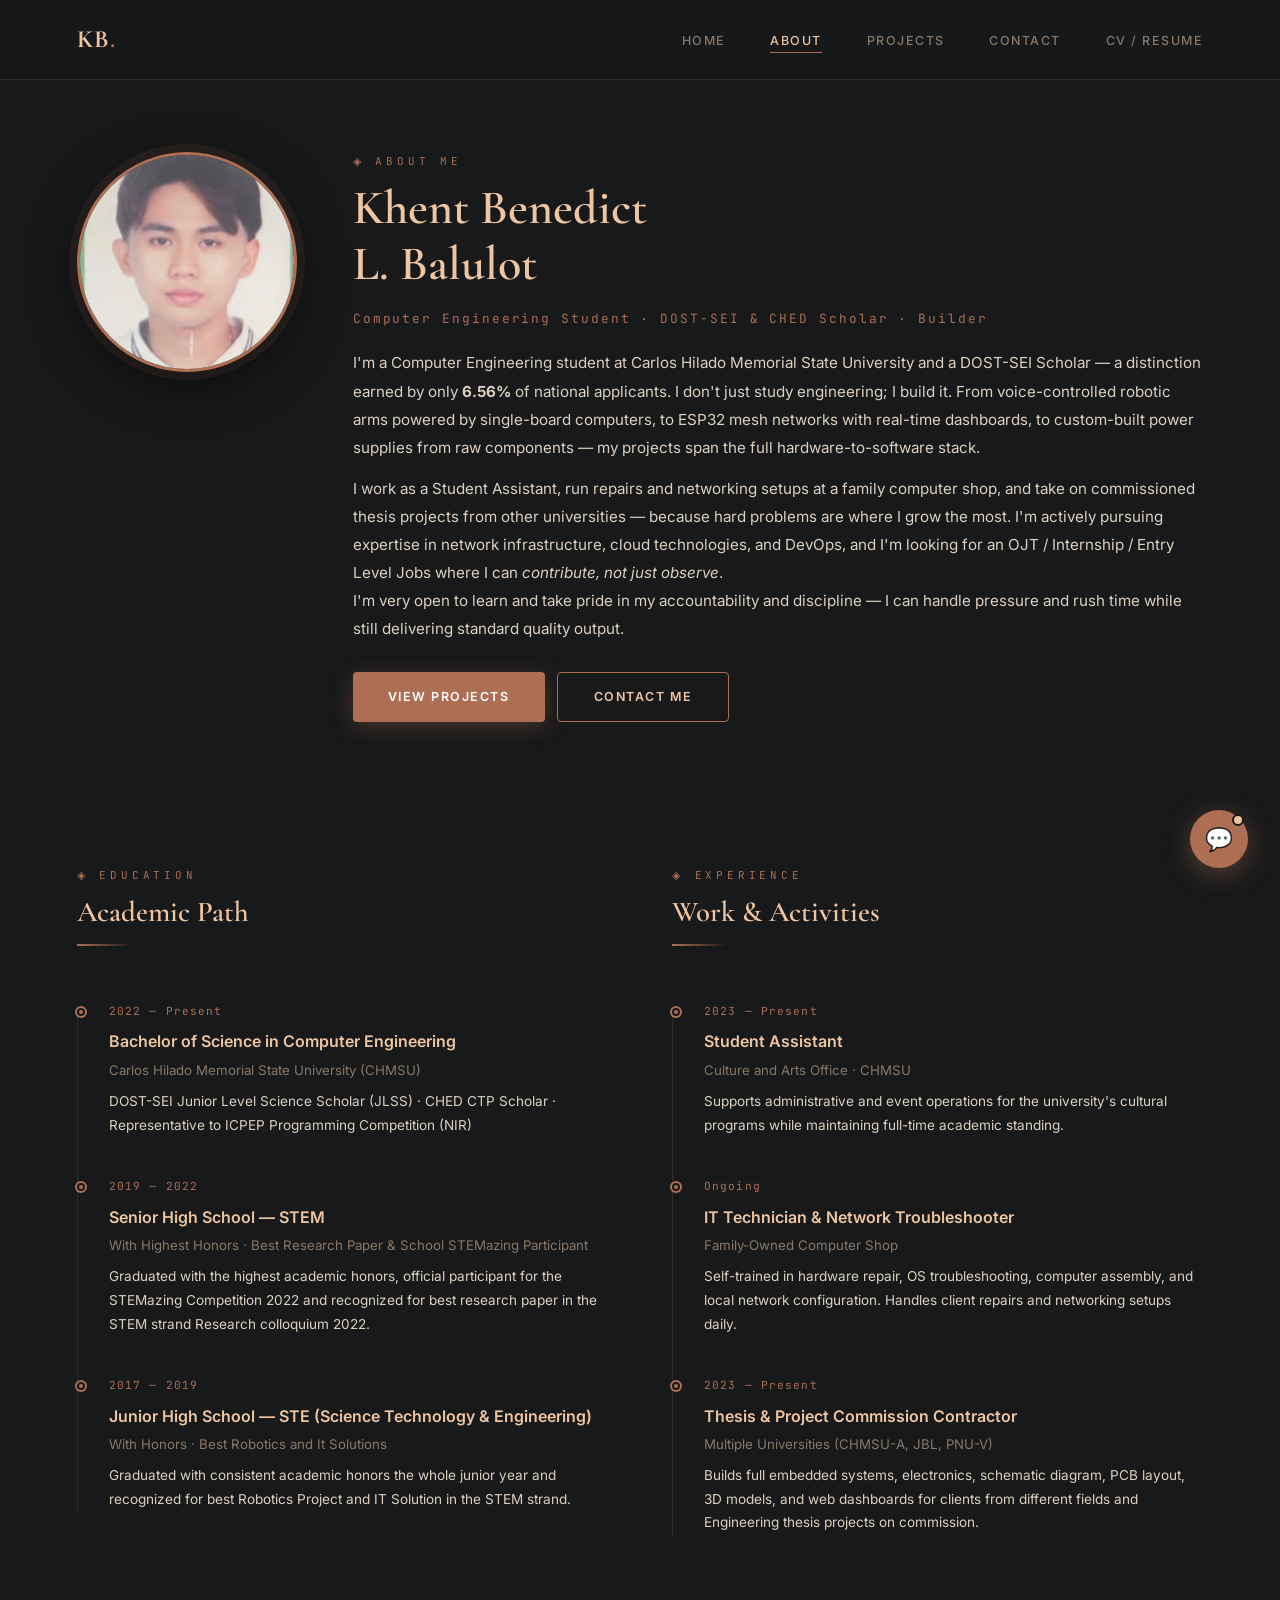
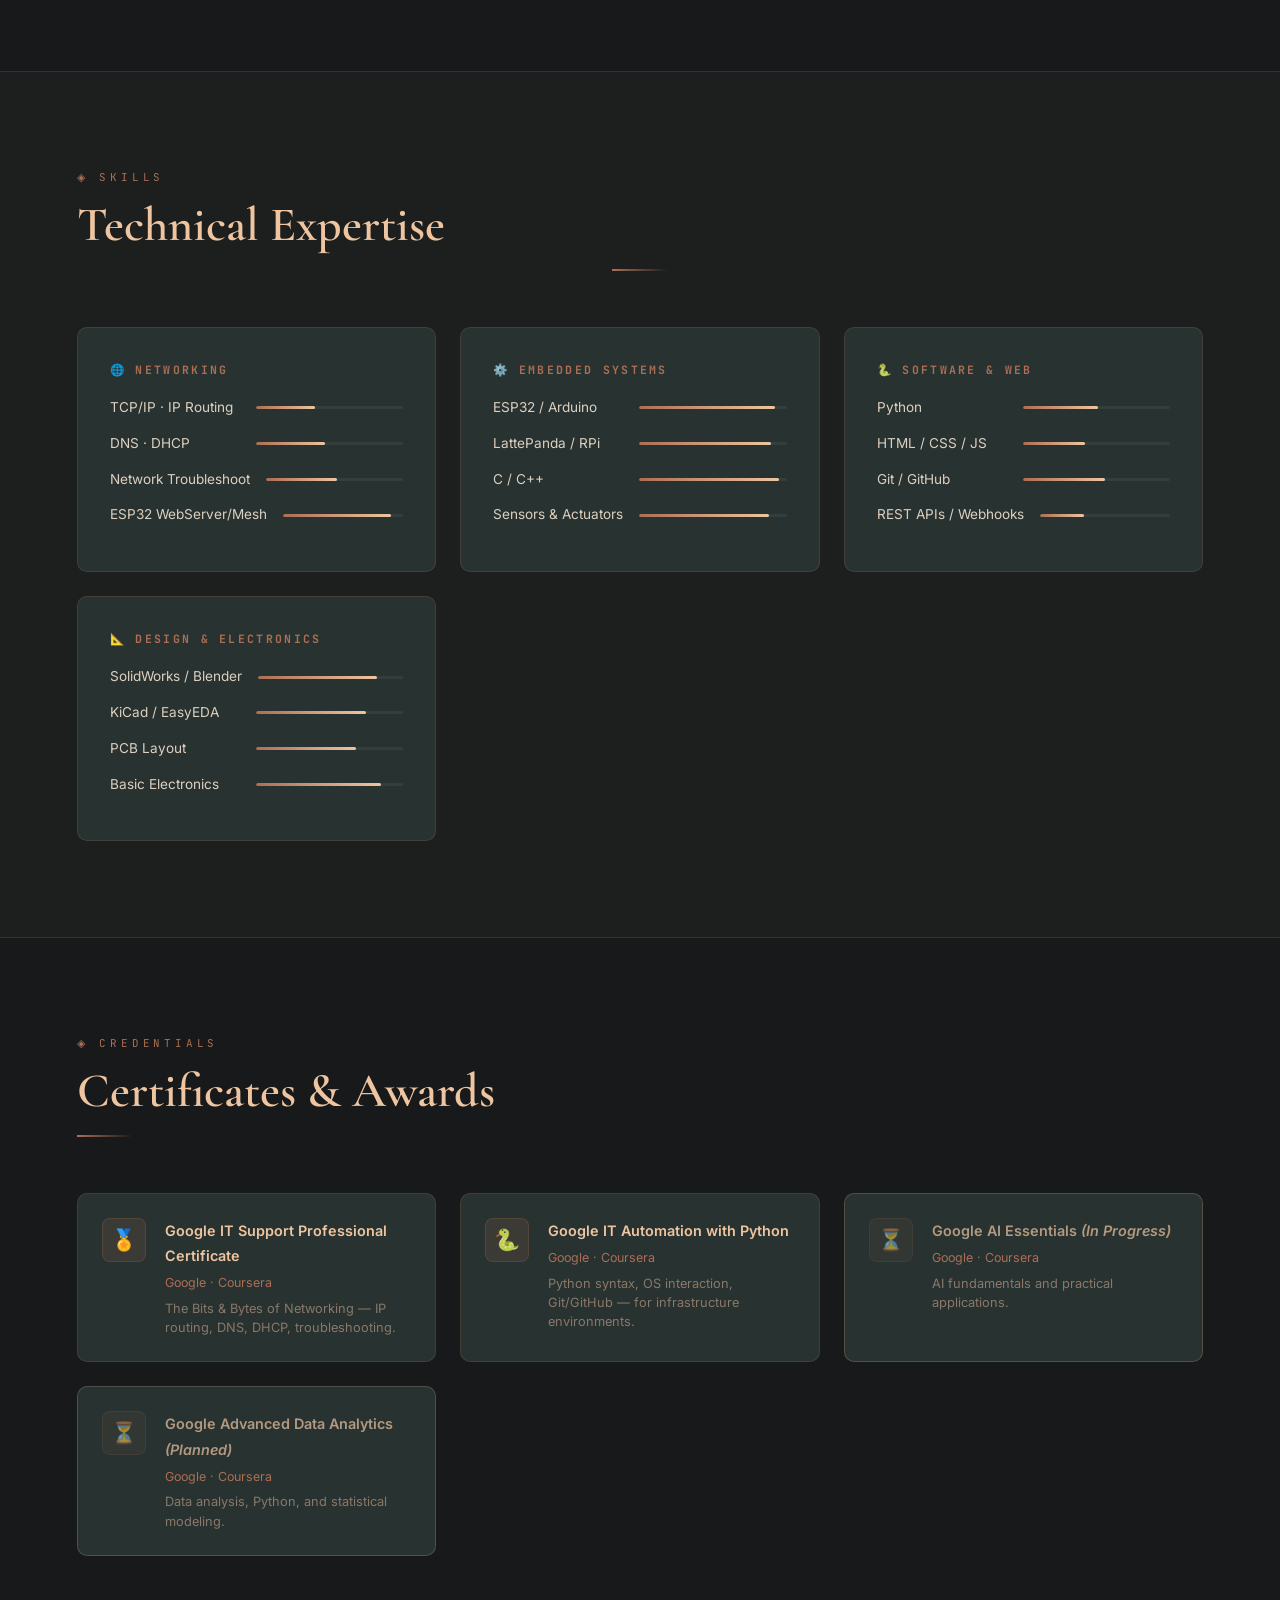
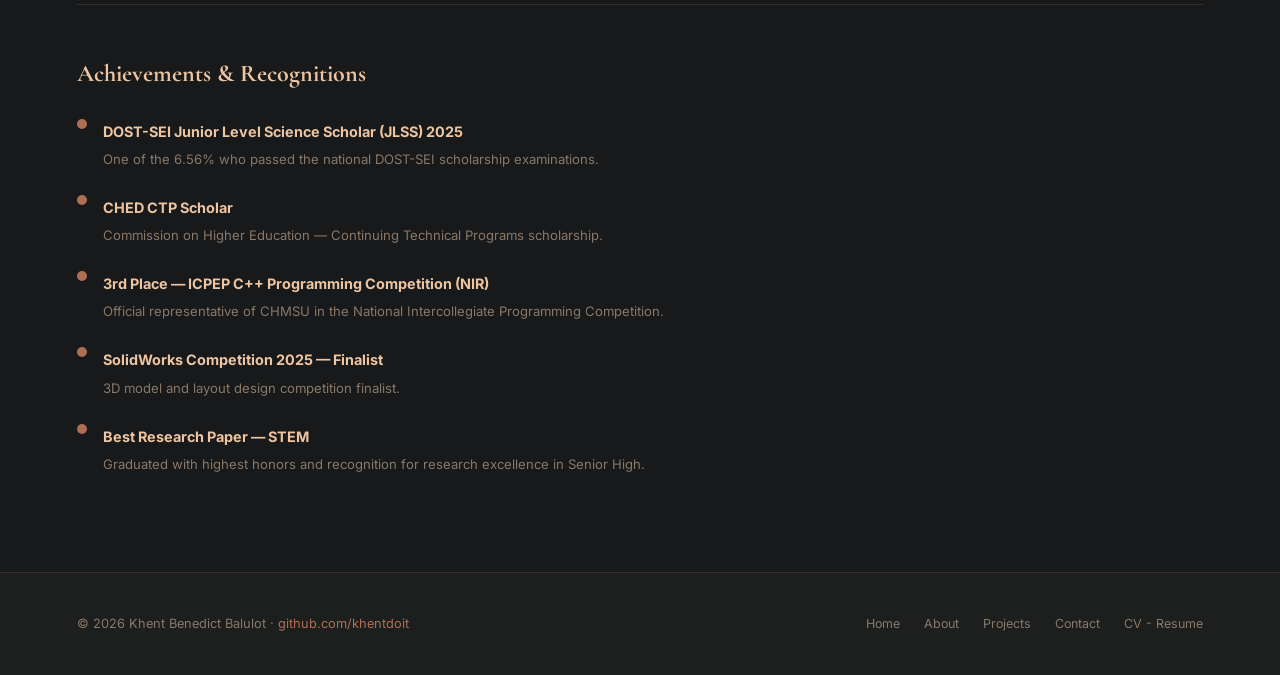
==== commit a4038dac: "Add files via upload" ====
--- a/about.html
+++ b/about.html
@@ -37,7 +37,7 @@
            2. Replace the <div class="profile-placeholder"> below with:
               <img class="profile-photo" src="img/profile.jpg" alt="Khent Benedict Balulot">
            ─────────────────────────────────────────────────── -->
-      <div class="profile-placeholder">🧑‍💻</div>
+      <img class="profile-photo" src="img/profile.jpg" alt="Khent Benedict Balulot">
 
       <div class="about-intro">
         <p class="section-label">◈ About Me</p>
@@ -124,7 +124,7 @@
 
         <div class="timeline">
           <div class="timeline-item">
-            <div class="timeline-date">2022 — Present</div>
+            <div class="timeline-date">2023 — Present</div>
             <div class="timeline-title">Student Assistant</div>
             <div class="timeline-sub">Culture and Arts Office · CHMSU</div>
             <div class="timeline-desc">
